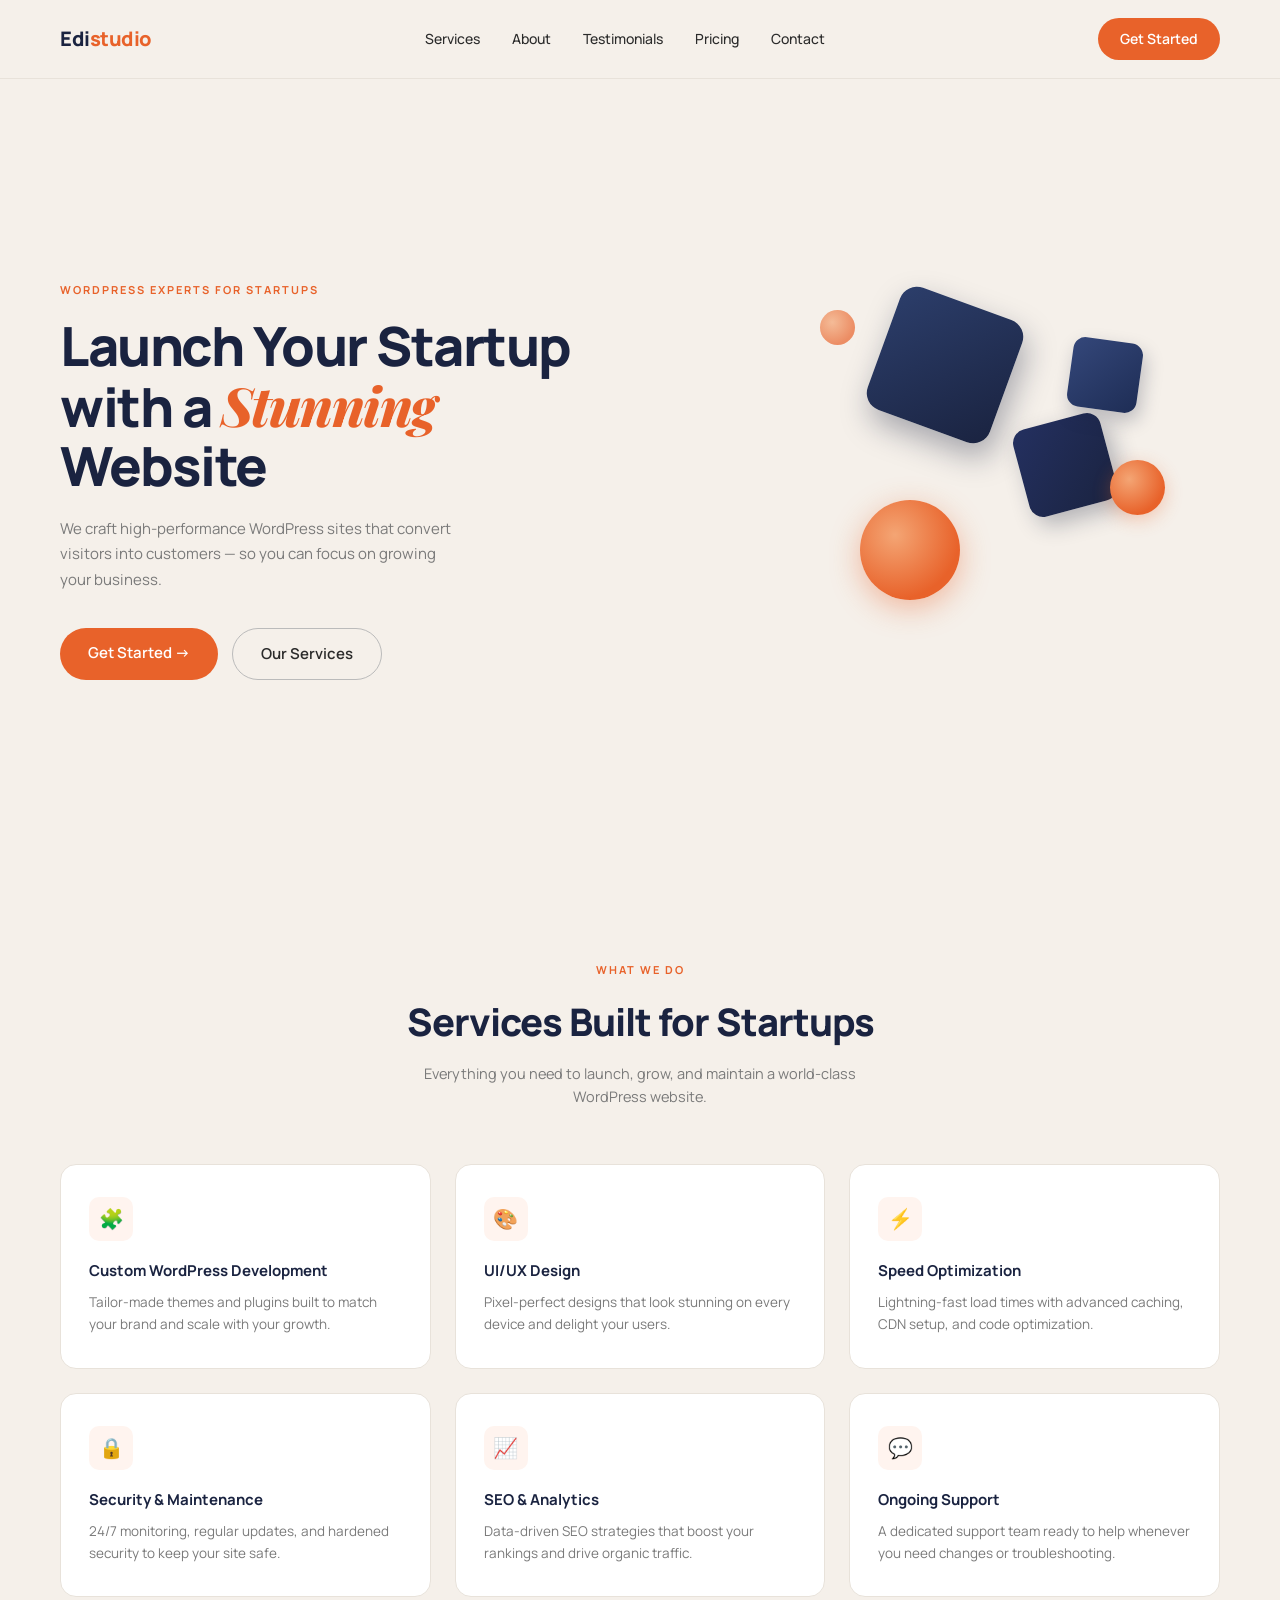
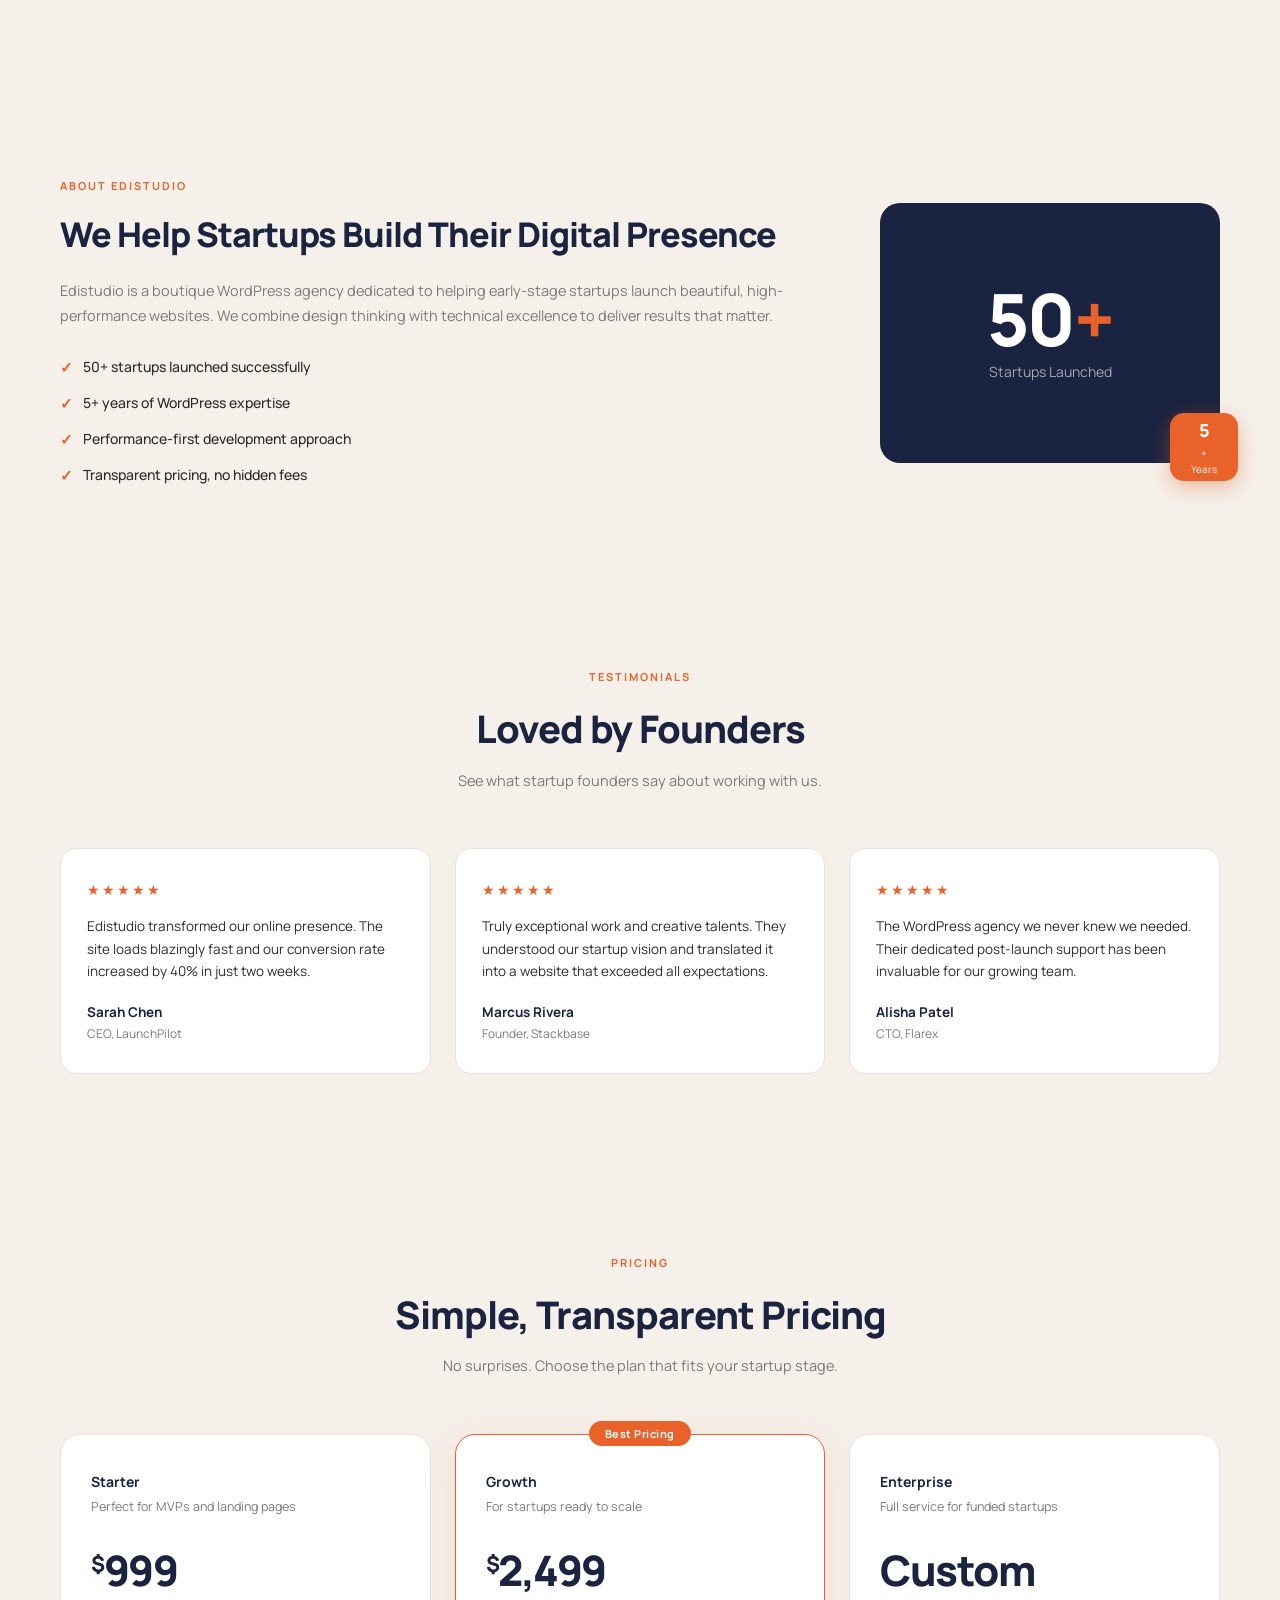
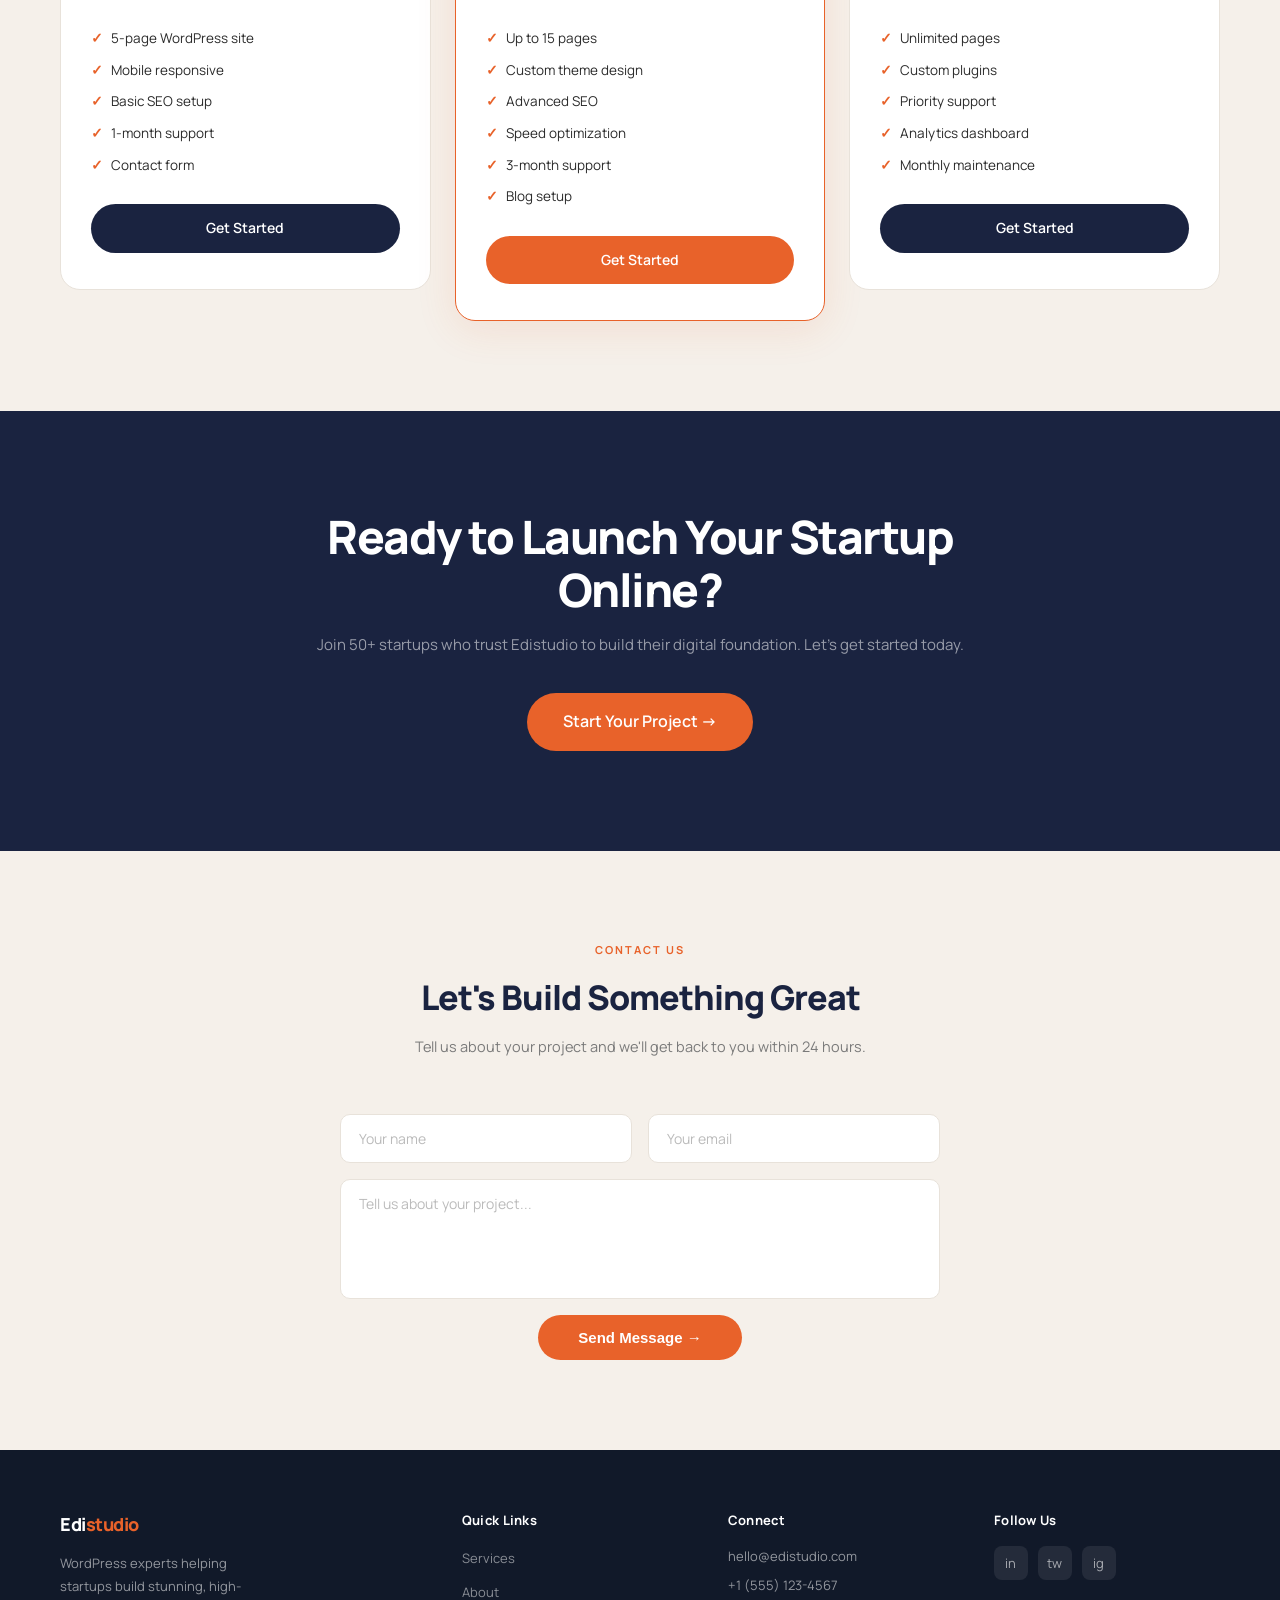
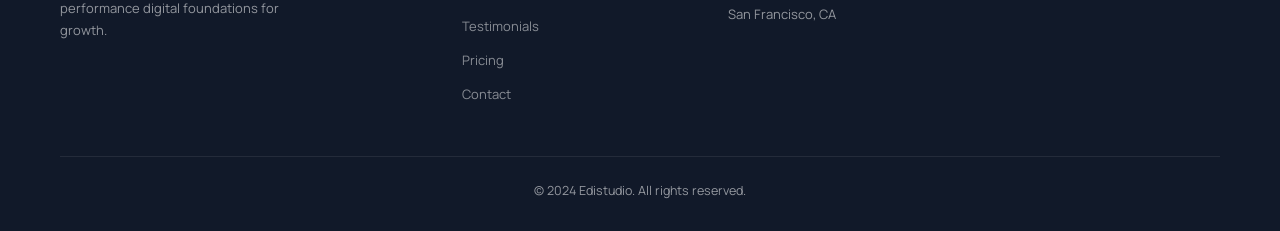
==== index.html @ a500aebc "Rename edistudio.html to index.html" ====
<!DOCTYPE html>
<html lang="en">
<head>
<meta charset="UTF-8" />
<meta name="viewport" content="width=device-width, initial-scale=1.0"/>
<title>Edistudio – WordPress Experts for Startups</title>
<link href="https://fonts.googleapis.com/css2?family=Manrope:wght@400;500;600;700;800&family=Playfair+Display:wght@700&display=swap" rel="stylesheet"/>
<style>
  *, *::before, *::after { box-sizing: border-box; margin: 0; padding: 0; }

  :root {
    --cream: #f5f0ea;
    --navy: #1a2340;
    --orange: #e8622a;
    --orange-light: #f4845f;
    --text: #2b2b2b;
    --muted: #7a7a7a;
    --white: #ffffff;
    --card-bg: #ffffff;
    --border: #e8e2da;
    --font: 'Manrope', sans-serif;
  }

  html { scroll-behavior: smooth; }
  body { font-family: var(--font); background: var(--cream); color: var(--text); font-size: 15px; line-height: 1.6; }

  /* ───────── NAV ───────── */
  nav {
    position: sticky; top: 0; z-index: 100;
    background: var(--cream);
    display: flex; align-items: center; justify-content: space-between;
    padding: 18px 60px;
    border-bottom: 1px solid var(--border);
  }
  .nav-logo { font-size: 20px; font-weight: 800; color: var(--navy); letter-spacing: -0.5px; }
  .nav-logo span { color: var(--orange); }
  .nav-links { display: flex; gap: 32px; list-style: none; }
  .nav-links a { text-decoration: none; color: var(--text); font-size: 14px; font-weight: 500; transition: color .2s; }
  .nav-links a:hover { color: var(--orange); }
  .btn { display: inline-block; padding: 10px 22px; border-radius: 50px; font-size: 14px; font-weight: 600; cursor: pointer; text-decoration: none; transition: all .2s; }
  .btn-orange { background: var(--orange); color: #fff; border: none; }
  .btn-orange:hover { background: #cf5421; }
  .btn-outline { background: transparent; color: var(--text); border: 1.5px solid #bbb; }
  .btn-outline:hover { border-color: var(--orange); color: var(--orange); }
  .btn-navy { background: var(--navy); color: #fff; border: none; }
  .btn-navy:hover { background: #111929; }

  /* ───────── HERO ───────── */
  .hero {
    display: flex; align-items: center; justify-content: space-between;
    padding: 90px 60px 80px;
    min-height: 88vh;
    position: relative; overflow: hidden;
  }
  .hero-left { max-width: 520px; }
  .hero-tag { font-size: 11px; font-weight: 700; letter-spacing: 2px; text-transform: uppercase; color: var(--orange); margin-bottom: 18px; }
  .hero h1 { font-size: 54px; font-weight: 800; line-height: 1.1; color: var(--navy); margin-bottom: 20px; letter-spacing: -1.5px; }
  .hero h1 .highlight { color: var(--orange); font-style: italic; font-family: 'Playfair Display', serif; }
  .hero p { color: var(--muted); font-size: 15px; line-height: 1.7; margin-bottom: 36px; max-width: 400px; }
  .hero-btns { display: flex; gap: 14px; flex-wrap: wrap; }
  .hero-btns .btn-orange { padding: 13px 28px; font-size: 15px; }
  .hero-btns .btn-outline { padding: 13px 28px; font-size: 15px; }

  .hero-right {
    position: relative; width: 420px; height: 400px; flex-shrink: 0;
  }
  /* 3D floating shapes using CSS */
  .shape { position: absolute; border-radius: 12px; }
  .cube1 {
    width: 130px; height: 130px;
    background: linear-gradient(135deg, #2c3e6b 0%, #1a2340 100%);
    top: 20px; left: 80px;
    transform: rotate(20deg);
    box-shadow: 8px 12px 30px rgba(26,35,64,.35);
    border-radius: 18px;
  }
  .cube2 {
    width: 90px; height: 90px;
    background: linear-gradient(135deg, #243060 0%, #1a2340 100%);
    top: 140px; left: 220px;
    transform: rotate(-15deg);
    box-shadow: 6px 10px 22px rgba(26,35,64,.3);
    border-radius: 14px;
  }
  .cube3 {
    width: 70px; height: 70px;
    background: linear-gradient(135deg, #34477a 0%, #1e2d55 100%);
    top: 60px; left: 270px;
    transform: rotate(8deg);
    box-shadow: 4px 8px 18px rgba(26,35,64,.25);
    border-radius: 12px;
  }
  .orb {
    position: absolute; border-radius: 50%;
    background: radial-gradient(circle at 35% 35%, #f4a574, var(--orange) 70%);
  }
  .orb1 { width: 100px; height: 100px; top: 220px; left: 60px; box-shadow: 0 8px 30px rgba(232,98,42,.4); }
  .orb2 { width: 55px; height: 55px; top: 180px; left: 310px; box-shadow: 0 5px 18px rgba(232,98,42,.3); }
  .orb3 { width: 35px; height: 35px; top: 30px; left: 20px; opacity: .7; }

  /* ───────── SECTION COMMON ───────── */
  section { padding: 90px 60px; }
  .section-tag { font-size: 11px; font-weight: 700; letter-spacing: 2px; text-transform: uppercase; color: var(--orange); margin-bottom: 12px; text-align: center; }
  .section-title { font-size: 38px; font-weight: 800; color: var(--navy); text-align: center; letter-spacing: -1px; margin-bottom: 10px; }
  .section-sub { text-align: center; color: var(--muted); font-size: 14.5px; max-width: 500px; margin: 0 auto 56px; }

  /* ───────── SERVICES ───────── */
  .services { background: var(--cream); }
  .services-grid { display: grid; grid-template-columns: repeat(3, 1fr); gap: 24px; }
  .service-card {
    background: var(--white); border-radius: 16px; padding: 32px 28px;
    border: 1px solid var(--border);
    transition: transform .25s, box-shadow .25s;
  }
  .service-card:hover { transform: translateY(-4px); box-shadow: 0 12px 40px rgba(0,0,0,.08); }
  .service-icon {
    width: 44px; height: 44px; border-radius: 10px;
    background: #fff4ef; display: flex; align-items: center; justify-content: center;
    margin-bottom: 18px; font-size: 20px;
  }
  .service-card h3 { font-size: 15px; font-weight: 700; color: var(--navy); margin-bottom: 8px; }
  .service-card p { font-size: 13.5px; color: var(--muted); line-height: 1.65; }

  /* ───────── ABOUT ───────── */
  .about { background: var(--cream); display: flex; align-items: center; gap: 70px; }
  .about-left { flex: 1; }
  .about-left .section-tag, .about-left .section-title { text-align: left; }
  .about-left .section-title { font-size: 34px; margin-bottom: 18px; }
  .about-left p { color: var(--muted); font-size: 14.5px; margin-bottom: 28px; line-height: 1.7; }
  .check-list { list-style: none; display: flex; flex-direction: column; gap: 12px; }
  .check-list li { display: flex; align-items: flex-start; gap: 10px; font-size: 14px; color: var(--text); font-weight: 500; }
  .check-list li::before { content: '✓'; color: var(--orange); font-weight: 800; font-size: 15px; flex-shrink: 0; }
  .about-right { flex-shrink: 0; position: relative; }
  .about-card {
    width: 340px; height: 260px; background: var(--navy); border-radius: 20px;
    display: flex; flex-direction: column; align-items: center; justify-content: center;
    color: #fff;
  }
  .about-card .big-num { font-size: 72px; font-weight: 800; color: #fff; letter-spacing: -2px; line-height: 1; }
  .about-card .big-num span { color: var(--orange); }
  .about-card p { font-size: 14px; color: rgba(255,255,255,.6); margin-top: 6px; }
  .about-badge {
    position: absolute; bottom: -18px; right: -18px;
    width: 68px; height: 68px; background: var(--orange); border-radius: 14px;
    display: flex; flex-direction: column; align-items: center; justify-content: center;
    color: #fff; font-weight: 800; font-size: 18px; box-shadow: 0 6px 20px rgba(232,98,42,.4);
  }
  .about-badge small { font-size: 10px; font-weight: 500; opacity: .85; }

  /* ───────── TESTIMONIALS ───────── */
  .testimonials { background: var(--cream); }
  .testimonials-grid { display: grid; grid-template-columns: repeat(3, 1fr); gap: 24px; }
  .testi-card {
    background: var(--white); border-radius: 16px; padding: 30px 26px;
    border: 1px solid var(--border);
  }
  .stars { color: var(--orange); font-size: 14px; margin-bottom: 14px; letter-spacing: 2px; }
  .testi-card p { font-size: 13.5px; color: var(--text); line-height: 1.65; margin-bottom: 20px; }
  .testi-author { font-weight: 700; font-size: 13.5px; color: var(--navy); }
  .testi-role { font-size: 12px; color: var(--muted); }

  /* ───────── PRICING ───────── */
  .pricing { background: var(--cream); }
  .pricing-grid { display: grid; grid-template-columns: repeat(3, 1fr); gap: 24px; align-items: start; }
  .price-card {
    background: var(--white); border-radius: 20px; padding: 36px 30px;
    border: 1.5px solid var(--border); position: relative;
  }
  .price-card.featured { border-color: var(--orange); box-shadow: 0 8px 40px rgba(232,98,42,.12); }
  .badge-popular {
    position: absolute; top: -14px; left: 50%; transform: translateX(-50%);
    background: var(--orange); color: #fff; font-size: 11px; font-weight: 700;
    padding: 4px 16px; border-radius: 50px; letter-spacing: .5px;
  }
  .price-card h3 { font-size: 14px; font-weight: 700; color: var(--navy); margin-bottom: 4px; }
  .price-card .price-desc { font-size: 12.5px; color: var(--muted); margin-bottom: 20px; }
  .price-amount { font-size: 42px; font-weight: 800; color: var(--navy); letter-spacing: -1.5px; margin-bottom: 24px; }
  .price-amount sup { font-size: 22px; vertical-align: top; margin-top: 10px; display: inline-block; }
  .price-features { list-style: none; display: flex; flex-direction: column; gap: 10px; margin-bottom: 28px; }
  .price-features li { font-size: 13.5px; color: var(--text); display: flex; align-items: center; gap: 8px; }
  .price-features li::before { content: '✓'; color: var(--orange); font-weight: 800; }
  .price-card .btn { width: 100%; text-align: center; padding: 13px; font-size: 14px; }
  .price-card.featured .btn-navy { background: var(--orange); }

  /* ───────── CTA ───────── */
  .cta-section {
    background: var(--navy); text-align: center; padding: 100px 60px;
  }
  .cta-section h2 { font-size: 46px; font-weight: 800; color: #fff; letter-spacing: -1.5px; line-height: 1.15; margin-bottom: 16px; }
  .cta-section p { color: rgba(255,255,255,.55); font-size: 15px; margin-bottom: 36px; }
  .cta-section .btn-orange { padding: 16px 36px; font-size: 16px; }

  /* ───────── CONTACT ───────── */
  .contact { background: var(--cream); }
  .contact .section-title { font-size: 34px; }
  .contact-form { max-width: 600px; margin: 0 auto; display: flex; flex-direction: column; gap: 16px; }
  .form-row { display: grid; grid-template-columns: 1fr 1fr; gap: 16px; }
  .contact-form input, .contact-form textarea {
    width: 100%; padding: 14px 18px; border-radius: 10px;
    border: 1.5px solid var(--border); background: var(--white);
    font-family: var(--font); font-size: 14px; color: var(--text);
    outline: none; transition: border-color .2s;
  }
  .contact-form input:focus, .contact-form textarea:focus { border-color: var(--orange); }
  .contact-form input::placeholder, .contact-form textarea::placeholder { color: #bbb; }
  .contact-form textarea { height: 120px; resize: none; }
  .contact-form .btn-orange { padding: 14px 40px; font-size: 15px; border-radius: 50px; border: none; cursor: pointer; align-self: center; }

  /* ───────── FOOTER ───────── */
  footer {
    background: #111929; color: rgba(255,255,255,.55);
    padding: 60px 60px 30px;
  }
  .footer-grid { display: grid; grid-template-columns: 1.6fr 1fr 1fr 1fr; gap: 40px; margin-bottom: 50px; }
  .footer-brand .nav-logo { font-size: 18px; margin-bottom: 14px; display: block; color: #fff; }
  .footer-brand p { font-size: 13px; line-height: 1.7; max-width: 220px; }
  .footer-col h4 { font-size: 13px; font-weight: 700; color: #fff; margin-bottom: 16px; letter-spacing: .3px; }
  .footer-col ul { list-style: none; display: flex; flex-direction: column; gap: 10px; }
  .footer-col ul li a { text-decoration: none; color: rgba(255,255,255,.5); font-size: 13px; transition: color .2s; }
  .footer-col ul li a:hover { color: var(--orange); }
  .footer-col .contact-info { display: flex; flex-direction: column; gap: 8px; }
  .footer-col .contact-info span { font-size: 13px; }
  .social-links { display: flex; gap: 10px; margin-top: 10px; }
  .social-links a {
    width: 34px; height: 34px; border-radius: 8px;
    background: rgba(255,255,255,.08); display: flex; align-items: center; justify-content: center;
    color: rgba(255,255,255,.6); text-decoration: none; font-size: 13px; transition: all .2s;
  }
  .social-links a:hover { background: var(--orange); color: #fff; }
  .footer-bottom {
    border-top: 1px solid rgba(255,255,255,.08); padding-top: 24px;
    text-align: center; font-size: 12.5px;
  }
</style>
</head>
<body>

<!-- NAV -->
<nav>
  <div class="nav-logo">Edi<span>studio</span></div>
  <ul class="nav-links">
    <li><a href="#">Services</a></li>
    <li><a href="#">About</a></li>
    <li><a href="#">Testimonials</a></li>
    <li><a href="#">Pricing</a></li>
    <li><a href="#">Contact</a></li>
  </ul>
  <a href="#" class="btn btn-orange">Get Started</a>
</nav>

<!-- HERO -->
<section class="hero">
  <div class="hero-left">
    <div class="hero-tag">WordPress Experts for Startups</div>
    <h1>Launch Your Startup<br>with a <span class="highlight">Stunning</span><br>Website</h1>
    <p>We craft high-performance WordPress sites that convert visitors into customers — so you can focus on growing your business.</p>
    <div class="hero-btns">
      <a href="#" class="btn btn-orange">Get Started →</a>
      <a href="#" class="btn btn-outline">Our Services</a>
    </div>
  </div>
  <div class="hero-right">
    <div class="shape cube1"></div>
    <div class="shape cube2"></div>
    <div class="shape cube3"></div>
    <div class="orb orb1"></div>
    <div class="orb orb2"></div>
    <div class="orb orb3"></div>
  </div>
</section>

<!-- SERVICES -->
<section class="services">
  <div class="section-tag">What We Do</div>
  <h2 class="section-title">Services Built for Startups</h2>
  <p class="section-sub">Everything you need to launch, grow, and maintain a world-class WordPress website.</p>
  <div class="services-grid">
    <div class="service-card">
      <div class="service-icon">🧩</div>
      <h3>Custom WordPress Development</h3>
      <p>Tailor-made themes and plugins built to match your brand and scale with your growth.</p>
    </div>
    <div class="service-card">
      <div class="service-icon">🎨</div>
      <h3>UI/UX Design</h3>
      <p>Pixel-perfect designs that look stunning on every device and delight your users.</p>
    </div>
    <div class="service-card">
      <div class="service-icon">⚡</div>
      <h3>Speed Optimization</h3>
      <p>Lightning-fast load times with advanced caching, CDN setup, and code optimization.</p>
    </div>
    <div class="service-card">
      <div class="service-icon">🔒</div>
      <h3>Security & Maintenance</h3>
      <p>24/7 monitoring, regular updates, and hardened security to keep your site safe.</p>
    </div>
    <div class="service-card">
      <div class="service-icon">📈</div>
      <h3>SEO & Analytics</h3>
      <p>Data-driven SEO strategies that boost your rankings and drive organic traffic.</p>
    </div>
    <div class="service-card">
      <div class="service-icon">💬</div>
      <h3>Ongoing Support</h3>
      <p>A dedicated support team ready to help whenever you need changes or troubleshooting.</p>
    </div>
  </div>
</section>

<!-- ABOUT -->
<section class="about">
  <div class="about-left">
    <div class="section-tag">About Edistudio</div>
    <h2 class="section-title">We Help Startups Build Their Digital Presence</h2>
    <p>Edistudio is a boutique WordPress agency dedicated to helping early-stage startups launch beautiful, high-performance websites. We combine design thinking with technical excellence to deliver results that matter.</p>
    <ul class="check-list">
      <li>50+ startups launched successfully</li>
      <li>5+ years of WordPress expertise</li>
      <li>Performance-first development approach</li>
      <li>Transparent pricing, no hidden fees</li>
    </ul>
  </div>
  <div class="about-right">
    <div class="about-card">
      <div class="big-num">50<span>+</span></div>
      <p>Startups Launched</p>
    </div>
    <div class="about-badge">
      5<span style="font-size:10px;font-weight:500;">+</span>
      <small>Years</small>
    </div>
  </div>
</section>

<!-- TESTIMONIALS -->
<section class="testimonials">
  <div class="section-tag">Testimonials</div>
  <h2 class="section-title">Loved by Founders</h2>
  <p class="section-sub">See what startup founders say about working with us.</p>
  <div class="testimonials-grid">
    <div class="testi-card">
      <div class="stars">★★★★★</div>
      <p>Edistudio transformed our online presence. The site loads blazingly fast and our conversion rate increased by 40% in just two weeks.</p>
      <div class="testi-author">Sarah Chen</div>
      <div class="testi-role">CEO, LaunchPilot</div>
    </div>
    <div class="testi-card">
      <div class="stars">★★★★★</div>
      <p>Truly exceptional work and creative talents. They understood our startup vision and translated it into a website that exceeded all expectations.</p>
      <div class="testi-author">Marcus Rivera</div>
      <div class="testi-role">Founder, Stackbase</div>
    </div>
    <div class="testi-card">
      <div class="stars">★★★★★</div>
      <p>The WordPress agency we never knew we needed. Their dedicated post-launch support has been invaluable for our growing team.</p>
      <div class="testi-author">Alisha Patel</div>
      <div class="testi-role">CTO, Flarex</div>
    </div>
  </div>
</section>

<!-- PRICING -->
<section class="pricing">
  <div class="section-tag">Pricing</div>
  <h2 class="section-title">Simple, Transparent Pricing</h2>
  <p class="section-sub">No surprises. Choose the plan that fits your startup stage.</p>
  <div class="pricing-grid">
    <div class="price-card">
      <h3>Starter</h3>
      <div class="price-desc">Perfect for MVPs and landing pages</div>
      <div class="price-amount"><sup>$</sup>999</div>
      <ul class="price-features">
        <li>5-page WordPress site</li>
        <li>Mobile responsive</li>
        <li>Basic SEO setup</li>
        <li>1-month support</li>
        <li>Contact form</li>
      </ul>
      <a href="#" class="btn btn-navy">Get Started</a>
    </div>
    <div class="price-card featured">
      <div class="badge-popular">Best Pricing</div>
      <h3>Growth</h3>
      <div class="price-desc">For startups ready to scale</div>
      <div class="price-amount"><sup>$</sup>2,499</div>
      <ul class="price-features">
        <li>Up to 15 pages</li>
        <li>Custom theme design</li>
        <li>Advanced SEO</li>
        <li>Speed optimization</li>
        <li>3-month support</li>
        <li>Blog setup</li>
      </ul>
      <a href="#" class="btn btn-navy">Get Started</a>
    </div>
    <div class="price-card">
      <h3>Enterprise</h3>
      <div class="price-desc">Full service for funded startups</div>
      <div class="price-amount">Custom</div>
      <ul class="price-features">
        <li>Unlimited pages</li>
        <li>Custom plugins</li>
        <li>Priority support</li>
        <li>Analytics dashboard</li>
        <li>Monthly maintenance</li>
      </ul>
      <a href="#" class="btn btn-navy">Get Started</a>
    </div>
  </div>
</section>

<!-- CTA -->
<section class="cta-section">
  <h2>Ready to Launch Your Startup<br>Online?</h2>
  <p>Join 50+ startups who trust Edistudio to build their digital foundation. Let's get started today.</p>
  <a href="#" class="btn btn-orange">Start Your Project →</a>
</section>

<!-- CONTACT -->
<section class="contact">
  <div class="section-tag">Contact Us</div>
  <h2 class="section-title">Let's Build Something Great</h2>
  <p class="section-sub">Tell us about your project and we'll get back to you within 24 hours.</p>
  <form class="contact-form">
    <div class="form-row">
      <input type="text" placeholder="Your name" />
      <input type="email" placeholder="Your email" />
    </div>
    <textarea placeholder="Tell us about your project..."></textarea>
    <button type="submit" class="btn btn-orange">Send Message →</button>
  </form>
</section>

<!-- FOOTER -->
<footer>
  <div class="footer-grid">
    <div class="footer-brand">
      <span class="nav-logo">Edi<span style="color:var(--orange)">studio</span></span>
      <p>WordPress experts helping startups build stunning, high-performance digital foundations for growth.</p>
    </div>
    <div class="footer-col">
      <h4>Quick Links</h4>
      <ul>
        <li><a href="#">Services</a></li>
        <li><a href="#">About</a></li>
        <li><a href="#">Testimonials</a></li>
        <li><a href="#">Pricing</a></li>
        <li><a href="#">Contact</a></li>
      </ul>
    </div>
    <div class="footer-col">
      <h4>Connect</h4>
      <div class="contact-info">
        <span>hello@edistudio.com</span>
        <span>+1 (555) 123-4567</span>
        <span>San Francisco, CA</span>
      </div>
    </div>
    <div class="footer-col">
      <h4>Follow Us</h4>
      <div class="social-links">
        <a href="#">in</a>
        <a href="#">tw</a>
        <a href="#">ig</a>
      </div>
    </div>
  </div>
  <div class="footer-bottom">
    <p>© 2024 Edistudio. All rights reserved.</p>
  </div>
</footer>

</body>
</html>
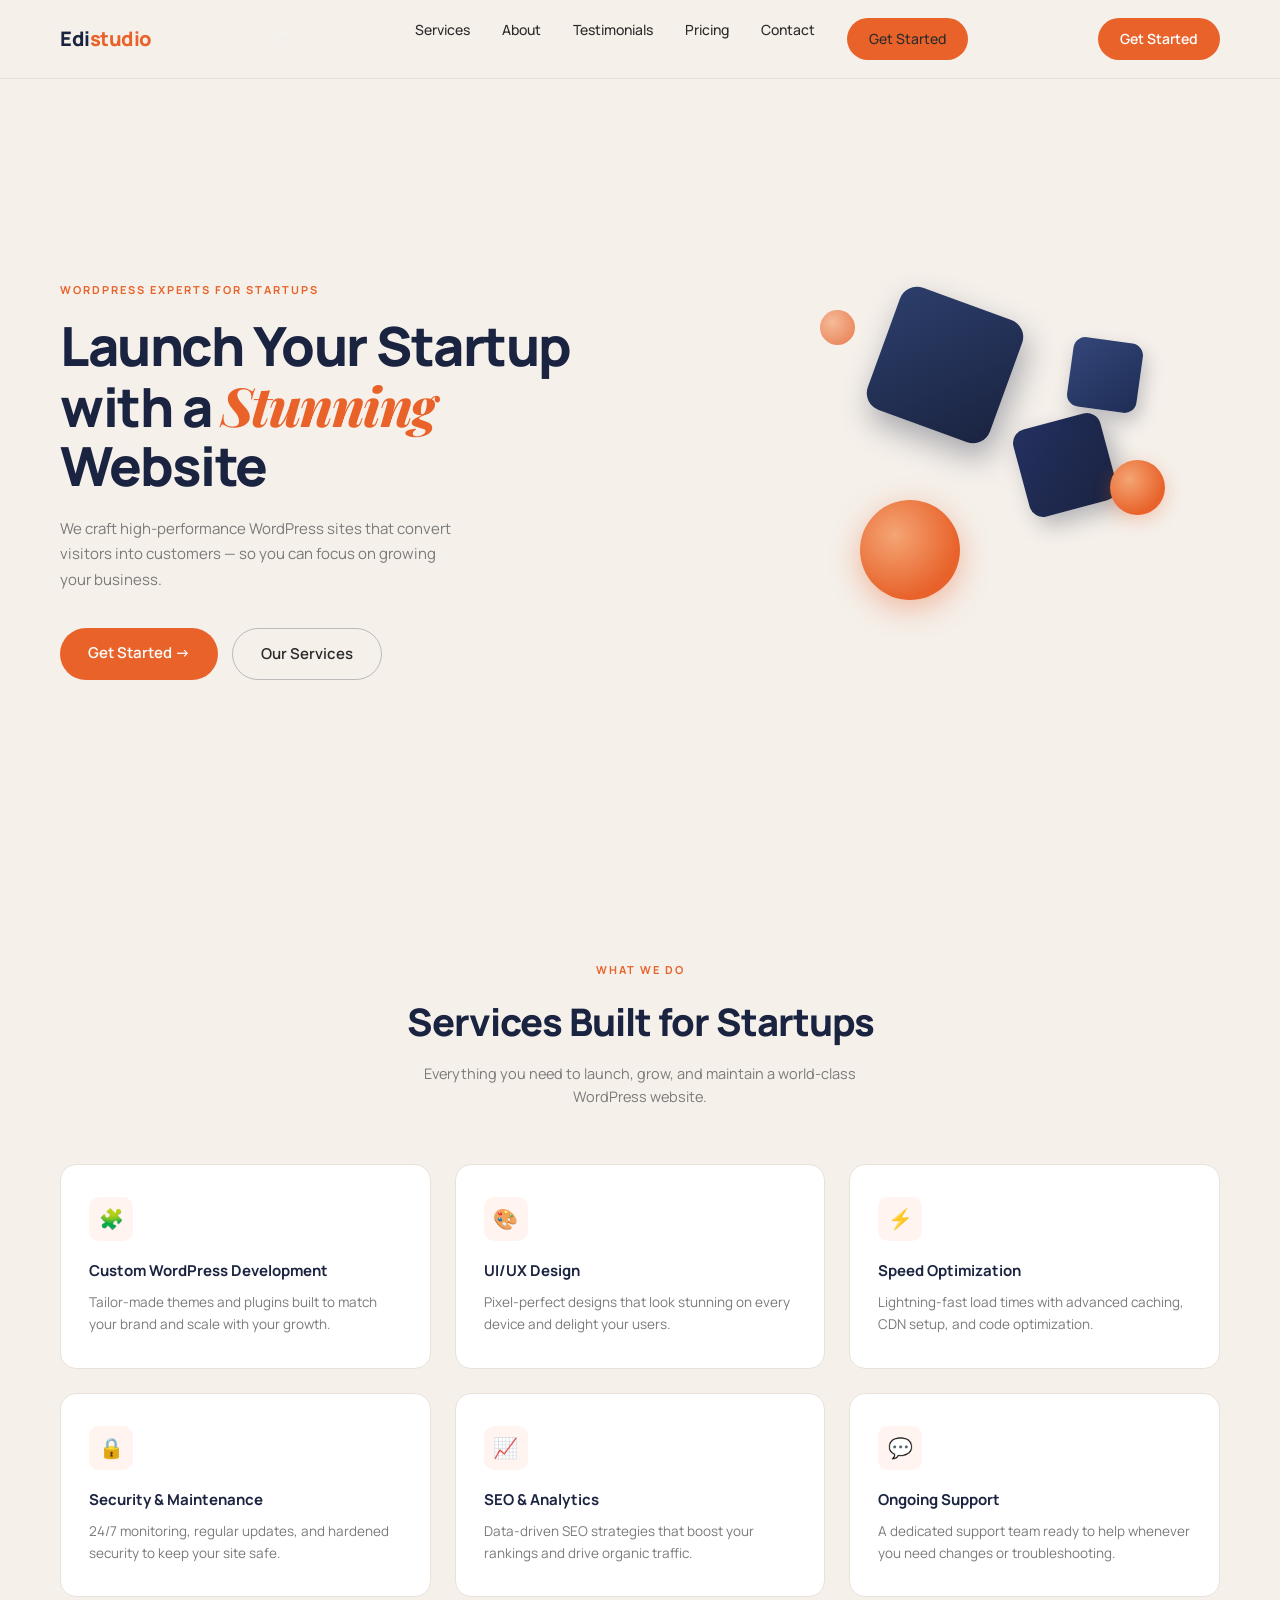
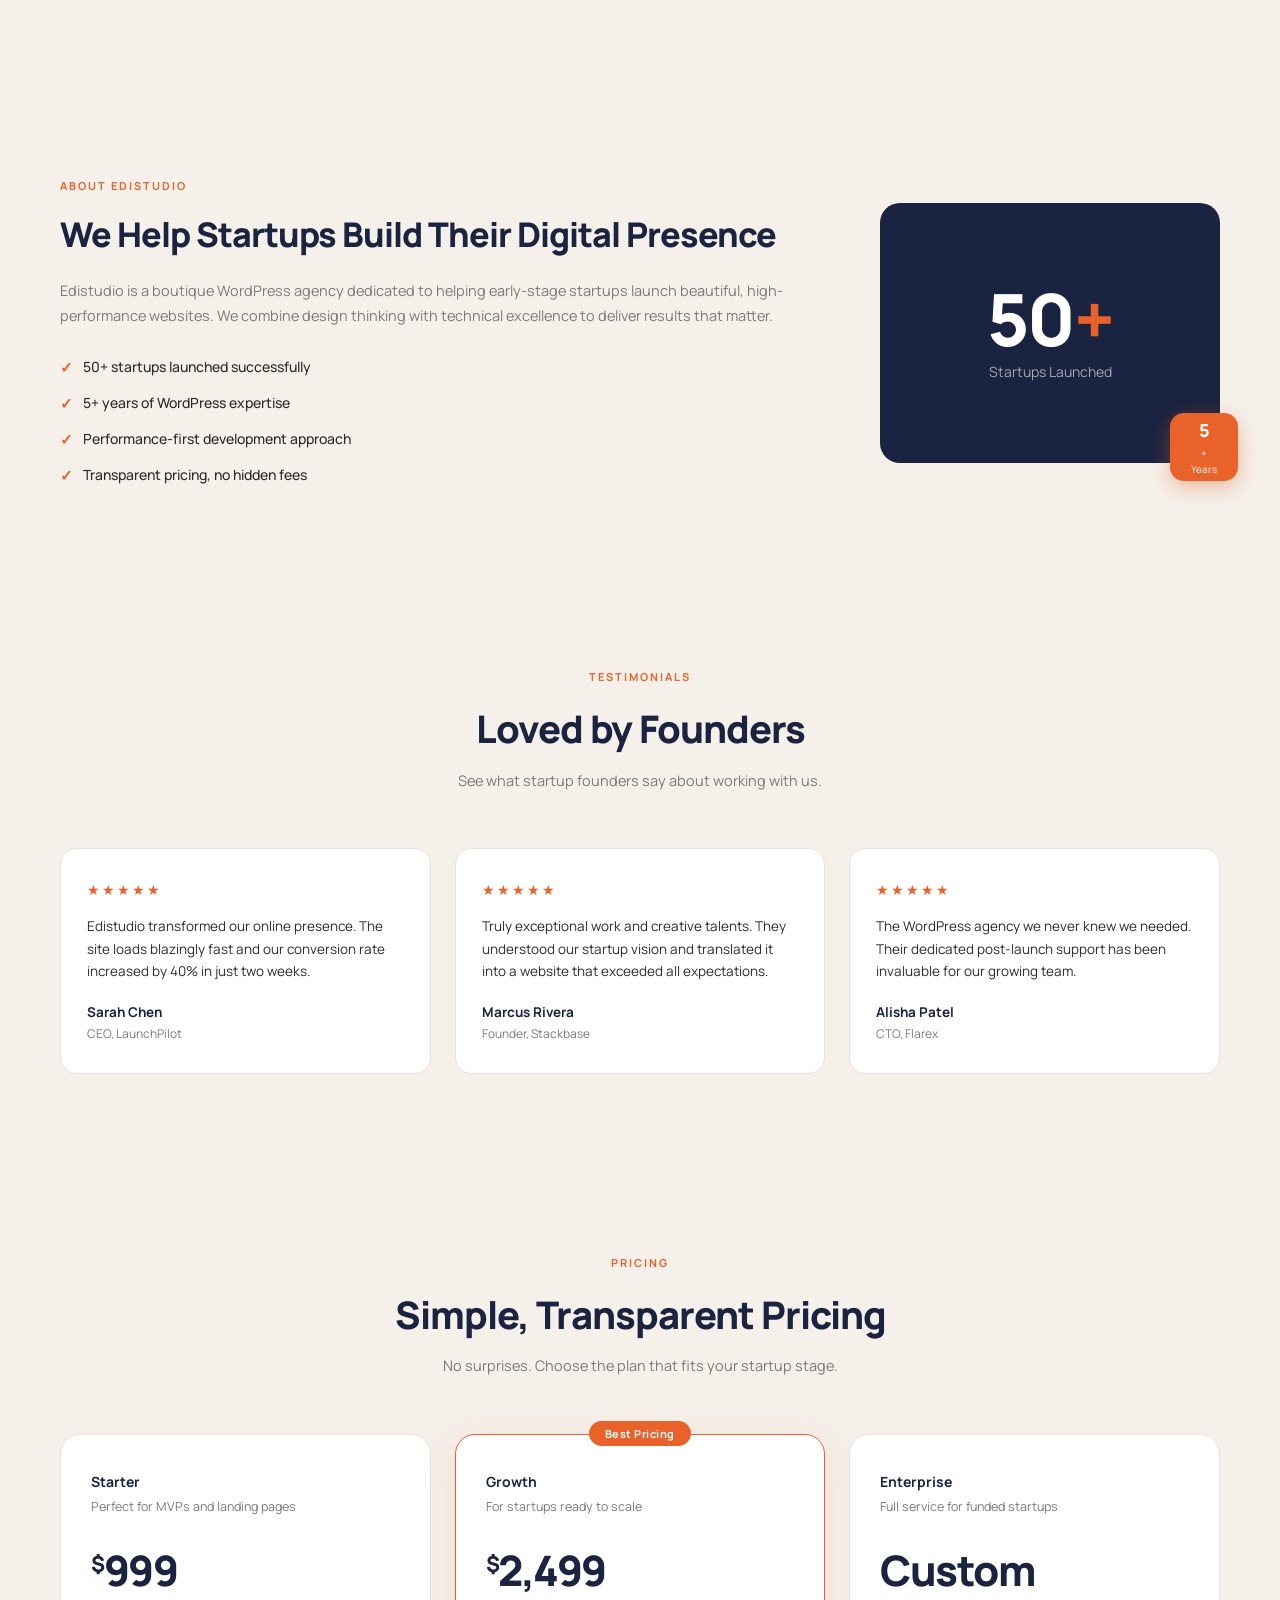
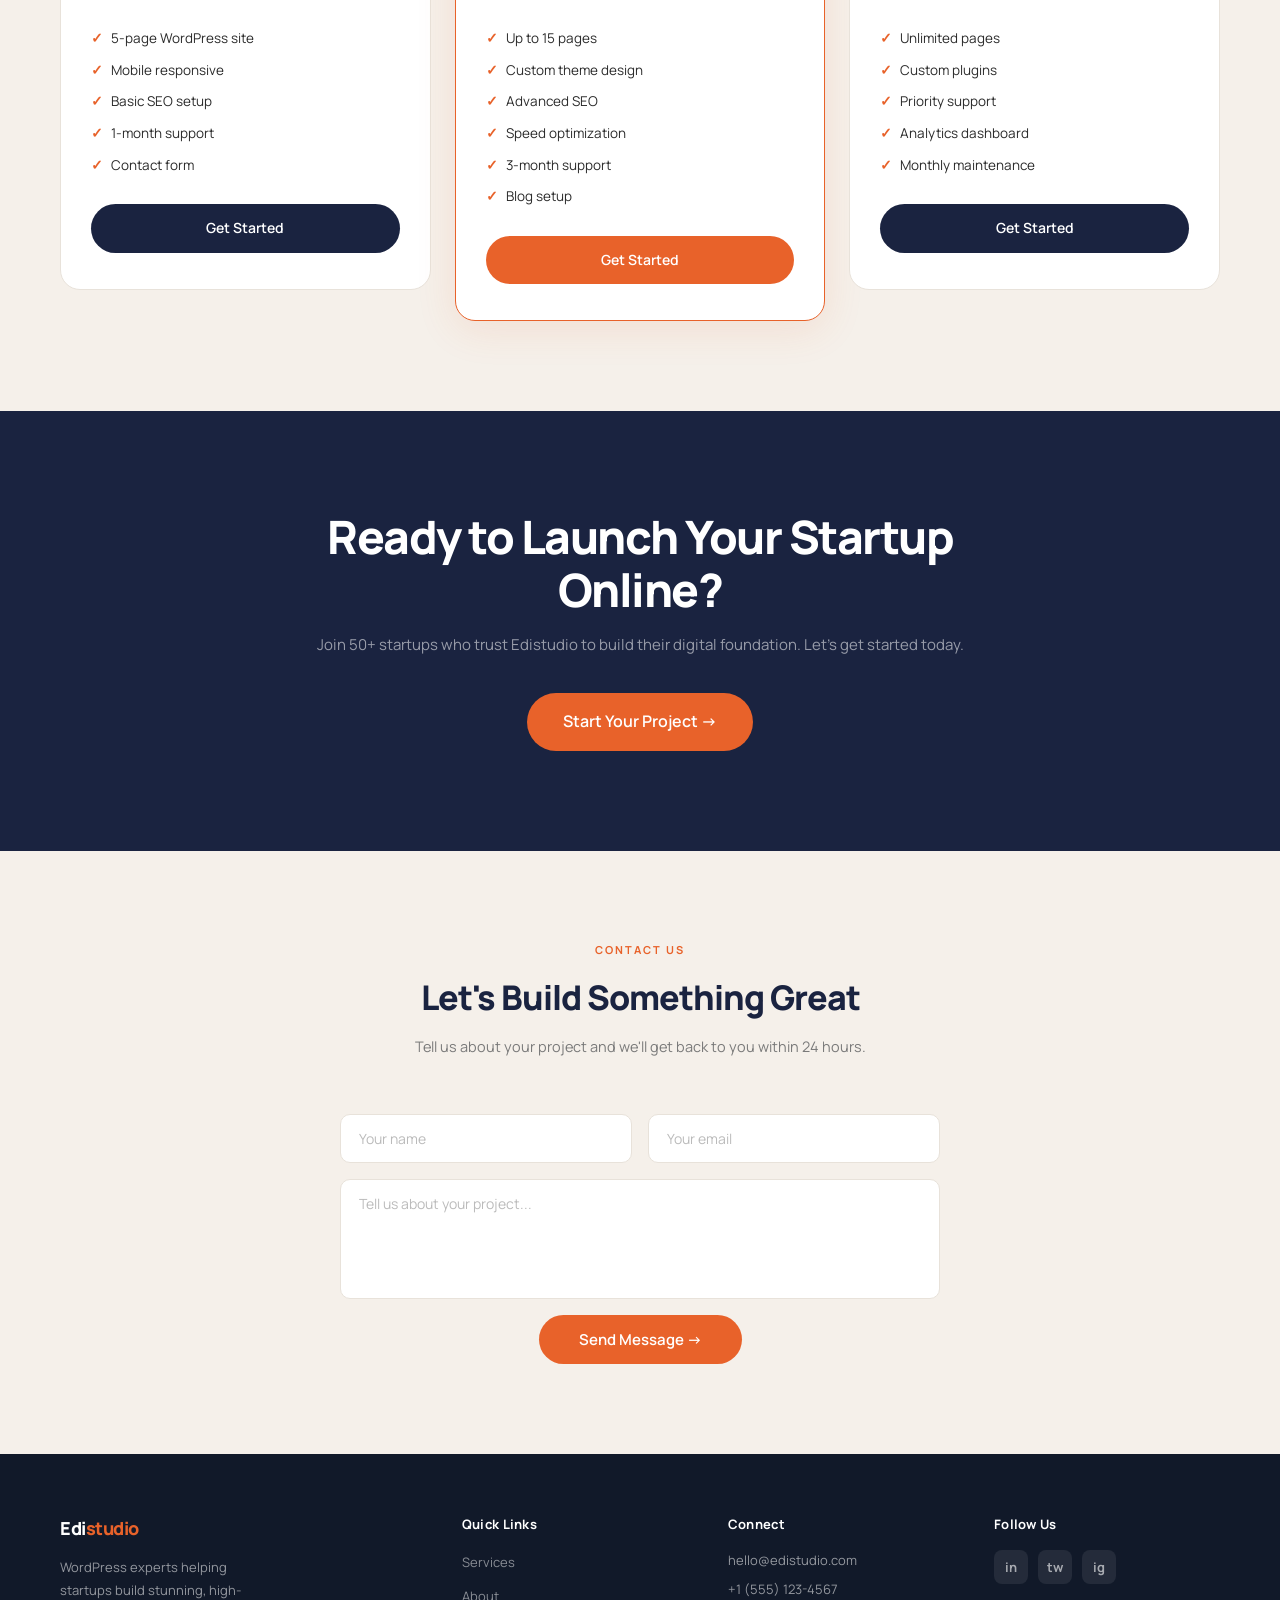
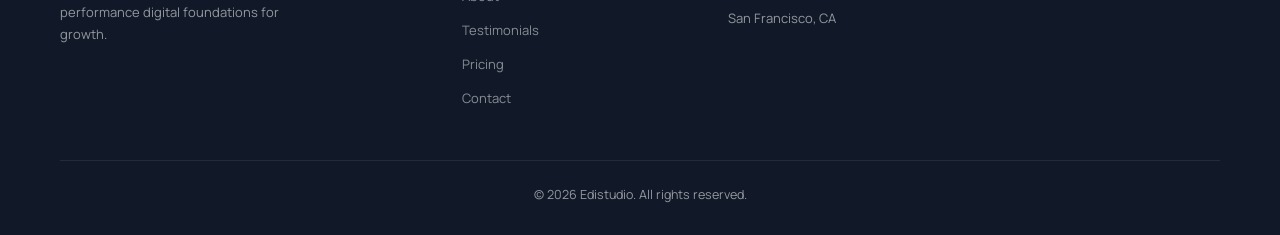
==== commit 19341831: "Update index.html" ====
--- a/index.html
+++ b/index.html
@@ -5,248 +5,32 @@
 <meta name="viewport" content="width=device-width, initial-scale=1.0"/>
 <title>Edistudio – WordPress Experts for Startups</title>
 <link href="https://fonts.googleapis.com/css2?family=Manrope:wght@400;500;600;700;800&family=Playfair+Display:wght@700&display=swap" rel="stylesheet"/>
-<style>
-  *, *::before, *::after { box-sizing: border-box; margin: 0; padding: 0; }
-
-  :root {
-    --cream: #f5f0ea;
-    --navy: #1a2340;
-    --orange: #e8622a;
-    --orange-light: #f4845f;
-    --text: #2b2b2b;
-    --muted: #7a7a7a;
-    --white: #ffffff;
-    --card-bg: #ffffff;
-    --border: #e8e2da;
-    --font: 'Manrope', sans-serif;
-  }
-
-  html { scroll-behavior: smooth; }
-  body { font-family: var(--font); background: var(--cream); color: var(--text); font-size: 15px; line-height: 1.6; }
-
-  /* ───────── NAV ───────── */
-  nav {
-    position: sticky; top: 0; z-index: 100;
-    background: var(--cream);
-    display: flex; align-items: center; justify-content: space-between;
-    padding: 18px 60px;
-    border-bottom: 1px solid var(--border);
-  }
-  .nav-logo { font-size: 20px; font-weight: 800; color: var(--navy); letter-spacing: -0.5px; }
-  .nav-logo span { color: var(--orange); }
-  .nav-links { display: flex; gap: 32px; list-style: none; }
-  .nav-links a { text-decoration: none; color: var(--text); font-size: 14px; font-weight: 500; transition: color .2s; }
-  .nav-links a:hover { color: var(--orange); }
-  .btn { display: inline-block; padding: 10px 22px; border-radius: 50px; font-size: 14px; font-weight: 600; cursor: pointer; text-decoration: none; transition: all .2s; }
-  .btn-orange { background: var(--orange); color: #fff; border: none; }
-  .btn-orange:hover { background: #cf5421; }
-  .btn-outline { background: transparent; color: var(--text); border: 1.5px solid #bbb; }
-  .btn-outline:hover { border-color: var(--orange); color: var(--orange); }
-  .btn-navy { background: var(--navy); color: #fff; border: none; }
-  .btn-navy:hover { background: #111929; }
-
-  /* ───────── HERO ───────── */
-  .hero {
-    display: flex; align-items: center; justify-content: space-between;
-    padding: 90px 60px 80px;
-    min-height: 88vh;
-    position: relative; overflow: hidden;
-  }
-  .hero-left { max-width: 520px; }
-  .hero-tag { font-size: 11px; font-weight: 700; letter-spacing: 2px; text-transform: uppercase; color: var(--orange); margin-bottom: 18px; }
-  .hero h1 { font-size: 54px; font-weight: 800; line-height: 1.1; color: var(--navy); margin-bottom: 20px; letter-spacing: -1.5px; }
-  .hero h1 .highlight { color: var(--orange); font-style: italic; font-family: 'Playfair Display', serif; }
-  .hero p { color: var(--muted); font-size: 15px; line-height: 1.7; margin-bottom: 36px; max-width: 400px; }
-  .hero-btns { display: flex; gap: 14px; flex-wrap: wrap; }
-  .hero-btns .btn-orange { padding: 13px 28px; font-size: 15px; }
-  .hero-btns .btn-outline { padding: 13px 28px; font-size: 15px; }
-
-  .hero-right {
-    position: relative; width: 420px; height: 400px; flex-shrink: 0;
-  }
-  /* 3D floating shapes using CSS */
-  .shape { position: absolute; border-radius: 12px; }
-  .cube1 {
-    width: 130px; height: 130px;
-    background: linear-gradient(135deg, #2c3e6b 0%, #1a2340 100%);
-    top: 20px; left: 80px;
-    transform: rotate(20deg);
-    box-shadow: 8px 12px 30px rgba(26,35,64,.35);
-    border-radius: 18px;
-  }
-  .cube2 {
-    width: 90px; height: 90px;
-    background: linear-gradient(135deg, #243060 0%, #1a2340 100%);
-    top: 140px; left: 220px;
-    transform: rotate(-15deg);
-    box-shadow: 6px 10px 22px rgba(26,35,64,.3);
-    border-radius: 14px;
-  }
-  .cube3 {
-    width: 70px; height: 70px;
-    background: linear-gradient(135deg, #34477a 0%, #1e2d55 100%);
-    top: 60px; left: 270px;
-    transform: rotate(8deg);
-    box-shadow: 4px 8px 18px rgba(26,35,64,.25);
-    border-radius: 12px;
-  }
-  .orb {
-    position: absolute; border-radius: 50%;
-    background: radial-gradient(circle at 35% 35%, #f4a574, var(--orange) 70%);
-  }
-  .orb1 { width: 100px; height: 100px; top: 220px; left: 60px; box-shadow: 0 8px 30px rgba(232,98,42,.4); }
-  .orb2 { width: 55px; height: 55px; top: 180px; left: 310px; box-shadow: 0 5px 18px rgba(232,98,42,.3); }
-  .orb3 { width: 35px; height: 35px; top: 30px; left: 20px; opacity: .7; }
-
-  /* ───────── SECTION COMMON ───────── */
-  section { padding: 90px 60px; }
-  .section-tag { font-size: 11px; font-weight: 700; letter-spacing: 2px; text-transform: uppercase; color: var(--orange); margin-bottom: 12px; text-align: center; }
-  .section-title { font-size: 38px; font-weight: 800; color: var(--navy); text-align: center; letter-spacing: -1px; margin-bottom: 10px; }
-  .section-sub { text-align: center; color: var(--muted); font-size: 14.5px; max-width: 500px; margin: 0 auto 56px; }
-
-  /* ───────── SERVICES ───────── */
-  .services { background: var(--cream); }
-  .services-grid { display: grid; grid-template-columns: repeat(3, 1fr); gap: 24px; }
-  .service-card {
-    background: var(--white); border-radius: 16px; padding: 32px 28px;
-    border: 1px solid var(--border);
-    transition: transform .25s, box-shadow .25s;
-  }
-  .service-card:hover { transform: translateY(-4px); box-shadow: 0 12px 40px rgba(0,0,0,.08); }
-  .service-icon {
-    width: 44px; height: 44px; border-radius: 10px;
-    background: #fff4ef; display: flex; align-items: center; justify-content: center;
-    margin-bottom: 18px; font-size: 20px;
-  }
-  .service-card h3 { font-size: 15px; font-weight: 700; color: var(--navy); margin-bottom: 8px; }
-  .service-card p { font-size: 13.5px; color: var(--muted); line-height: 1.65; }
-
-  /* ───────── ABOUT ───────── */
-  .about { background: var(--cream); display: flex; align-items: center; gap: 70px; }
-  .about-left { flex: 1; }
-  .about-left .section-tag, .about-left .section-title { text-align: left; }
-  .about-left .section-title { font-size: 34px; margin-bottom: 18px; }
-  .about-left p { color: var(--muted); font-size: 14.5px; margin-bottom: 28px; line-height: 1.7; }
-  .check-list { list-style: none; display: flex; flex-direction: column; gap: 12px; }
-  .check-list li { display: flex; align-items: flex-start; gap: 10px; font-size: 14px; color: var(--text); font-weight: 500; }
-  .check-list li::before { content: '✓'; color: var(--orange); font-weight: 800; font-size: 15px; flex-shrink: 0; }
-  .about-right { flex-shrink: 0; position: relative; }
-  .about-card {
-    width: 340px; height: 260px; background: var(--navy); border-radius: 20px;
-    display: flex; flex-direction: column; align-items: center; justify-content: center;
-    color: #fff;
-  }
-  .about-card .big-num { font-size: 72px; font-weight: 800; color: #fff; letter-spacing: -2px; line-height: 1; }
-  .about-card .big-num span { color: var(--orange); }
-  .about-card p { font-size: 14px; color: rgba(255,255,255,.6); margin-top: 6px; }
-  .about-badge {
-    position: absolute; bottom: -18px; right: -18px;
-    width: 68px; height: 68px; background: var(--orange); border-radius: 14px;
-    display: flex; flex-direction: column; align-items: center; justify-content: center;
-    color: #fff; font-weight: 800; font-size: 18px; box-shadow: 0 6px 20px rgba(232,98,42,.4);
-  }
-  .about-badge small { font-size: 10px; font-weight: 500; opacity: .85; }
-
-  /* ───────── TESTIMONIALS ───────── */
-  .testimonials { background: var(--cream); }
-  .testimonials-grid { display: grid; grid-template-columns: repeat(3, 1fr); gap: 24px; }
-  .testi-card {
-    background: var(--white); border-radius: 16px; padding: 30px 26px;
-    border: 1px solid var(--border);
-  }
-  .stars { color: var(--orange); font-size: 14px; margin-bottom: 14px; letter-spacing: 2px; }
-  .testi-card p { font-size: 13.5px; color: var(--text); line-height: 1.65; margin-bottom: 20px; }
-  .testi-author { font-weight: 700; font-size: 13.5px; color: var(--navy); }
-  .testi-role { font-size: 12px; color: var(--muted); }
-
-  /* ───────── PRICING ───────── */
-  .pricing { background: var(--cream); }
-  .pricing-grid { display: grid; grid-template-columns: repeat(3, 1fr); gap: 24px; align-items: start; }
-  .price-card {
-    background: var(--white); border-radius: 20px; padding: 36px 30px;
-    border: 1.5px solid var(--border); position: relative;
-  }
-  .price-card.featured { border-color: var(--orange); box-shadow: 0 8px 40px rgba(232,98,42,.12); }
-  .badge-popular {
-    position: absolute; top: -14px; left: 50%; transform: translateX(-50%);
-    background: var(--orange); color: #fff; font-size: 11px; font-weight: 700;
-    padding: 4px 16px; border-radius: 50px; letter-spacing: .5px;
-  }
-  .price-card h3 { font-size: 14px; font-weight: 700; color: var(--navy); margin-bottom: 4px; }
-  .price-card .price-desc { font-size: 12.5px; color: var(--muted); margin-bottom: 20px; }
-  .price-amount { font-size: 42px; font-weight: 800; color: var(--navy); letter-spacing: -1.5px; margin-bottom: 24px; }
-  .price-amount sup { font-size: 22px; vertical-align: top; margin-top: 10px; display: inline-block; }
-  .price-features { list-style: none; display: flex; flex-direction: column; gap: 10px; margin-bottom: 28px; }
-  .price-features li { font-size: 13.5px; color: var(--text); display: flex; align-items: center; gap: 8px; }
-  .price-features li::before { content: '✓'; color: var(--orange); font-weight: 800; }
-  .price-card .btn { width: 100%; text-align: center; padding: 13px; font-size: 14px; }
-  .price-card.featured .btn-navy { background: var(--orange); }
-
-  /* ───────── CTA ───────── */
-  .cta-section {
-    background: var(--navy); text-align: center; padding: 100px 60px;
-  }
-  .cta-section h2 { font-size: 46px; font-weight: 800; color: #fff; letter-spacing: -1.5px; line-height: 1.15; margin-bottom: 16px; }
-  .cta-section p { color: rgba(255,255,255,.55); font-size: 15px; margin-bottom: 36px; }
-  .cta-section .btn-orange { padding: 16px 36px; font-size: 16px; }
-
-  /* ───────── CONTACT ───────── */
-  .contact { background: var(--cream); }
-  .contact .section-title { font-size: 34px; }
-  .contact-form { max-width: 600px; margin: 0 auto; display: flex; flex-direction: column; gap: 16px; }
-  .form-row { display: grid; grid-template-columns: 1fr 1fr; gap: 16px; }
-  .contact-form input, .contact-form textarea {
-    width: 100%; padding: 14px 18px; border-radius: 10px;
-    border: 1.5px solid var(--border); background: var(--white);
-    font-family: var(--font); font-size: 14px; color: var(--text);
-    outline: none; transition: border-color .2s;
-  }
-  .contact-form input:focus, .contact-form textarea:focus { border-color: var(--orange); }
-  .contact-form input::placeholder, .contact-form textarea::placeholder { color: #bbb; }
-  .contact-form textarea { height: 120px; resize: none; }
-  .contact-form .btn-orange { padding: 14px 40px; font-size: 15px; border-radius: 50px; border: none; cursor: pointer; align-self: center; }
-
-  /* ───────── FOOTER ───────── */
-  footer {
-    background: #111929; color: rgba(255,255,255,.55);
-    padding: 60px 60px 30px;
-  }
-  .footer-grid { display: grid; grid-template-columns: 1.6fr 1fr 1fr 1fr; gap: 40px; margin-bottom: 50px; }
-  .footer-brand .nav-logo { font-size: 18px; margin-bottom: 14px; display: block; color: #fff; }
-  .footer-brand p { font-size: 13px; line-height: 1.7; max-width: 220px; }
-  .footer-col h4 { font-size: 13px; font-weight: 700; color: #fff; margin-bottom: 16px; letter-spacing: .3px; }
-  .footer-col ul { list-style: none; display: flex; flex-direction: column; gap: 10px; }
-  .footer-col ul li a { text-decoration: none; color: rgba(255,255,255,.5); font-size: 13px; transition: color .2s; }
-  .footer-col ul li a:hover { color: var(--orange); }
-  .footer-col .contact-info { display: flex; flex-direction: column; gap: 8px; }
-  .footer-col .contact-info span { font-size: 13px; }
-  .social-links { display: flex; gap: 10px; margin-top: 10px; }
-  .social-links a {
-    width: 34px; height: 34px; border-radius: 8px;
-    background: rgba(255,255,255,.08); display: flex; align-items: center; justify-content: center;
-    color: rgba(255,255,255,.6); text-decoration: none; font-size: 13px; transition: all .2s;
-  }
-  .social-links a:hover { background: var(--orange); color: #fff; }
-  .footer-bottom {
-    border-top: 1px solid rgba(255,255,255,.08); padding-top: 24px;
-    text-align: center; font-size: 12.5px;
-  }
-</style>
+<link rel="stylesheet" href="style.css"/>
 </head>
 <body>
 
 <!-- NAV -->
-<nav>
+<nav id="navbar">
   <div class="nav-logo">Edi<span>studio</span></div>
-  <ul class="nav-links">
-    <li><a href="#">Services</a></li>
-    <li><a href="#">About</a></li>
-    <li><a href="#">Testimonials</a></li>
-    <li><a href="#">Pricing</a></li>
-    <li><a href="#">Contact</a></li>
+
+  <button class="hamburger" id="hamburger" aria-label="Toggle menu">
+    <span></span><span></span><span></span>
+  </button>
+
+  <ul class="nav-links" id="navLinks">
+    <li><a href="#services"      onclick="closeMenu()">Services</a></li>
+    <li><a href="#about"         onclick="closeMenu()">About</a></li>
+    <li><a href="#testimonials"  onclick="closeMenu()">Testimonials</a></li>
+    <li><a href="#pricing"       onclick="closeMenu()">Pricing</a></li>
+    <li><a href="#contact"       onclick="closeMenu()">Contact</a></li>
+    <li class="nav-cta-item">
+      <a href="#contact" class="btn btn-orange" onclick="closeMenu()">Get Started</a>
+    </li>
   </ul>
-  <a href="#" class="btn btn-orange">Get Started</a>
+
+  <a href="#contact" class="btn btn-orange nav-cta-desktop">Get Started</a>
 </nav>
+<div class="nav-overlay" id="navOverlay" onclick="closeMenu()"></div>
 
 <!-- HERO -->
 <section class="hero">
@@ -255,8 +39,8 @@
     <h1>Launch Your Startup<br>with a <span class="highlight">Stunning</span><br>Website</h1>
     <p>We craft high-performance WordPress sites that convert visitors into customers — so you can focus on growing your business.</p>
     <div class="hero-btns">
-      <a href="#" class="btn btn-orange">Get Started →</a>
-      <a href="#" class="btn btn-outline">Our Services</a>
+      <a href="#contact"  class="btn btn-orange">Get Started →</a>
+      <a href="#services" class="btn btn-outline">Our Services</a>
     </div>
   </div>
   <div class="hero-right">
@@ -270,7 +54,7 @@
 </section>
 
 <!-- SERVICES -->
-<section class="services">
+<section class="services" id="services">
   <div class="section-tag">What We Do</div>
   <h2 class="section-title">Services Built for Startups</h2>
   <p class="section-sub">Everything you need to launch, grow, and maintain a world-class WordPress website.</p>
@@ -309,7 +93,7 @@
 </section>
 
 <!-- ABOUT -->
-<section class="about">
+<section class="about" id="about">
   <div class="about-left">
     <div class="section-tag">About Edistudio</div>
     <h2 class="section-title">We Help Startups Build Their Digital Presence</h2>
@@ -334,7 +118,7 @@
 </section>
 
 <!-- TESTIMONIALS -->
-<section class="testimonials">
+<section class="testimonials" id="testimonials">
   <div class="section-tag">Testimonials</div>
   <h2 class="section-title">Loved by Founders</h2>
   <p class="section-sub">See what startup founders say about working with us.</p>
@@ -361,7 +145,7 @@
 </section>
 
 <!-- PRICING -->
-<section class="pricing">
+<section class="pricing" id="pricing">
   <div class="section-tag">Pricing</div>
   <h2 class="section-title">Simple, Transparent Pricing</h2>
   <p class="section-sub">No surprises. Choose the plan that fits your startup stage.</p>
@@ -377,7 +161,7 @@
         <li>1-month support</li>
         <li>Contact form</li>
       </ul>
-      <a href="#" class="btn btn-navy">Get Started</a>
+      <a href="#contact" class="btn btn-navy">Get Started</a>
     </div>
     <div class="price-card featured">
       <div class="badge-popular">Best Pricing</div>
@@ -392,7 +176,7 @@
         <li>3-month support</li>
         <li>Blog setup</li>
       </ul>
-      <a href="#" class="btn btn-navy">Get Started</a>
+      <a href="#contact" class="btn btn-navy">Get Started</a>
     </div>
     <div class="price-card">
       <h3>Enterprise</h3>
@@ -405,29 +189,29 @@
         <li>Analytics dashboard</li>
         <li>Monthly maintenance</li>
       </ul>
-      <a href="#" class="btn btn-navy">Get Started</a>
+      <a href="#contact" class="btn btn-navy">Get Started</a>
     </div>
   </div>
 </section>
 
 <!-- CTA -->
 <section class="cta-section">
-  <h2>Ready to Launch Your Startup<br>Online?</h2>
+  <h2>Ready to Launch Your Startup<br class="hide-mobile"> Online?</h2>
   <p>Join 50+ startups who trust Edistudio to build their digital foundation. Let's get started today.</p>
-  <a href="#" class="btn btn-orange">Start Your Project →</a>
+  <a href="#contact" class="btn btn-orange">Start Your Project →</a>
 </section>
 
 <!-- CONTACT -->
-<section class="contact">
+<section class="contact" id="contact">
   <div class="section-tag">Contact Us</div>
   <h2 class="section-title">Let's Build Something Great</h2>
   <p class="section-sub">Tell us about your project and we'll get back to you within 24 hours.</p>
-  <form class="contact-form">
+  <form class="contact-form" id="contactForm">
     <div class="form-row">
-      <input type="text" placeholder="Your name" />
-      <input type="email" placeholder="Your email" />
-    </div>
-    <textarea placeholder="Tell us about your project..."></textarea>
+      <input type="text"  id="name"    placeholder="Your name" />
+      <input type="email" id="email"   placeholder="Your email" />
+    </div>
+    <textarea id="message" placeholder="Tell us about your project..."></textarea>
     <button type="submit" class="btn btn-orange">Send Message →</button>
   </form>
 </section>
@@ -436,17 +220,17 @@
 <footer>
   <div class="footer-grid">
     <div class="footer-brand">
-      <span class="nav-logo">Edi<span style="color:var(--orange)">studio</span></span>
+      <span class="nav-logo">Edi<span>studio</span></span>
       <p>WordPress experts helping startups build stunning, high-performance digital foundations for growth.</p>
     </div>
     <div class="footer-col">
       <h4>Quick Links</h4>
       <ul>
-        <li><a href="#">Services</a></li>
-        <li><a href="#">About</a></li>
-        <li><a href="#">Testimonials</a></li>
-        <li><a href="#">Pricing</a></li>
-        <li><a href="#">Contact</a></li>
+        <li><a href="#services">Services</a></li>
+        <li><a href="#about">About</a></li>
+        <li><a href="#testimonials">Testimonials</a></li>
+        <li><a href="#pricing">Pricing</a></li>
+        <li><a href="#contact">Contact</a></li>
       </ul>
     </div>
     <div class="footer-col">
@@ -467,9 +251,10 @@
     </div>
   </div>
   <div class="footer-bottom">
-    <p>© 2024 Edistudio. All rights reserved.</p>
+    <p>© 2026 Edistudio. All rights reserved.</p>
   </div>
 </footer>
 
+<script src="script.js"></script>
 </body>
 </html>
--- a/style.css
+++ b/style.css
@@ -0,0 +1,748 @@
+/* ───────── RESET & VARIABLES ───────── */
+*, *::before, *::after {
+  box-sizing: border-box;
+  margin: 0;
+  padding: 0;
+}
+
+:root {
+  --cream: #f5f0ea;
+  --navy: #1a2340;
+  --orange: #e8622a;
+  --orange-light: #f4845f;
+  --text: #2b2b2b;
+  --muted: #7a7a7a;
+  --white: #ffffff;
+  --card-bg: #ffffff;
+  --border: #e8e2da;
+  --font: 'Manrope', sans-serif;
+}
+
+html { scroll-behavior: smooth; }
+
+body {
+  font-family: var(--font);
+  background: var(--cream);
+  color: var(--text);
+  font-size: 15px;
+  line-height: 1.6;
+}
+
+/* ───────── BUTTONS ───────── */
+.btn {
+  display: inline-block;
+  padding: 10px 22px;
+  border-radius: 50px;
+  font-size: 14px;
+  font-weight: 600;
+  cursor: pointer;
+  text-decoration: none;
+  transition: all .2s;
+  font-family: var(--font);
+}
+.btn-orange {
+  background: var(--orange);
+  color: #fff;
+  border: none;
+}
+.btn-orange:hover { background: #cf5421; }
+
+.btn-outline {
+  background: transparent;
+  color: var(--text);
+  border: 1.5px solid #bbb;
+}
+.btn-outline:hover {
+  border-color: var(--orange);
+  color: var(--orange);
+}
+
+.btn-navy {
+  background: var(--navy);
+  color: #fff;
+  border: none;
+}
+.btn-navy:hover { background: #111929; }
+
+/* ───────── NAV ───────── */
+nav {
+  position: sticky;
+  top: 0;
+  z-index: 100;
+  background: var(--cream);
+  display: flex;
+  align-items: center;
+  justify-content: space-between;
+  padding: 18px 60px;
+  border-bottom: 1px solid var(--border);
+}
+
+.nav-logo {
+  font-size: 20px;
+  font-weight: 800;
+  color: var(--navy);
+  letter-spacing: -0.5px;
+  text-decoration: none;
+}
+.nav-logo span { color: var(--orange); }
+
+.nav-links {
+  display: flex;
+  gap: 32px;
+  list-style: none;
+}
+.nav-links a {
+  text-decoration: none;
+  color: var(--text);
+  font-size: 14px;
+  font-weight: 500;
+  transition: color .2s;
+}
+.nav-links a:hover { color: var(--orange); }
+
+/* ───────── HERO ───────── */
+.hero {
+  display: flex;
+  align-items: center;
+  justify-content: space-between;
+  padding: 90px 60px 80px;
+  min-height: 88vh;
+  position: relative;
+  overflow: hidden;
+}
+
+.hero-left { max-width: 520px; }
+
+.hero-tag {
+  font-size: 11px;
+  font-weight: 700;
+  letter-spacing: 2px;
+  text-transform: uppercase;
+  color: var(--orange);
+  margin-bottom: 18px;
+}
+
+.hero h1 {
+  font-size: 54px;
+  font-weight: 800;
+  line-height: 1.1;
+  color: var(--navy);
+  margin-bottom: 20px;
+  letter-spacing: -1.5px;
+}
+.hero h1 .highlight {
+  color: var(--orange);
+  font-style: italic;
+  font-family: 'Playfair Display', serif;
+}
+
+.hero p {
+  color: var(--muted);
+  font-size: 15px;
+  line-height: 1.7;
+  margin-bottom: 36px;
+  max-width: 400px;
+}
+
+.hero-btns {
+  display: flex;
+  gap: 14px;
+  flex-wrap: wrap;
+}
+.hero-btns .btn-orange,
+.hero-btns .btn-outline {
+  padding: 13px 28px;
+  font-size: 15px;
+}
+
+/* Hero shapes */
+.hero-right {
+  position: relative;
+  width: 420px;
+  height: 400px;
+  flex-shrink: 0;
+}
+
+.shape {
+  position: absolute;
+  border-radius: 12px;
+}
+
+.cube1 {
+  width: 130px; height: 130px;
+  background: linear-gradient(135deg, #2c3e6b 0%, #1a2340 100%);
+  top: 20px; left: 80px;
+  transform: rotate(20deg);
+  box-shadow: 8px 12px 30px rgba(26,35,64,.35);
+  border-radius: 18px;
+  animation: float1 4s ease-in-out infinite;
+}
+
+.cube2 {
+  width: 90px; height: 90px;
+  background: linear-gradient(135deg, #243060 0%, #1a2340 100%);
+  top: 140px; left: 220px;
+  transform: rotate(-15deg);
+  box-shadow: 6px 10px 22px rgba(26,35,64,.3);
+  border-radius: 14px;
+  animation: float2 5s ease-in-out infinite;
+}
+
+.cube3 {
+  width: 70px; height: 70px;
+  background: linear-gradient(135deg, #34477a 0%, #1e2d55 100%);
+  top: 60px; left: 270px;
+  transform: rotate(8deg);
+  box-shadow: 4px 8px 18px rgba(26,35,64,.25);
+  border-radius: 12px;
+  animation: float3 6s ease-in-out infinite;
+}
+
+.orb {
+  position: absolute;
+  border-radius: 50%;
+  background: radial-gradient(circle at 35% 35%, #f4a574, var(--orange) 70%);
+}
+
+.orb1 {
+  width: 100px; height: 100px;
+  top: 220px; left: 60px;
+  box-shadow: 0 8px 30px rgba(232,98,42,.4);
+  animation: float2 4.5s ease-in-out infinite;
+}
+.orb2 {
+  width: 55px; height: 55px;
+  top: 180px; left: 310px;
+  box-shadow: 0 5px 18px rgba(232,98,42,.3);
+  animation: float1 5.5s ease-in-out infinite;
+}
+.orb3 {
+  width: 35px; height: 35px;
+  top: 30px; left: 20px;
+  opacity: .7;
+  animation: float3 3.5s ease-in-out infinite;
+}
+
+@keyframes float1 {
+  0%, 100% { transform: rotate(20deg) translateY(0); }
+  50% { transform: rotate(20deg) translateY(-14px); }
+}
+@keyframes float2 {
+  0%, 100% { transform: rotate(-15deg) translateY(0); }
+  50% { transform: rotate(-15deg) translateY(-10px); }
+}
+@keyframes float3 {
+  0%, 100% { transform: rotate(8deg) translateY(0); }
+  50% { transform: rotate(8deg) translateY(-18px); }
+}
+
+/* ───────── SECTION COMMON ───────── */
+section { padding: 90px 60px; }
+
+.section-tag {
+  font-size: 11px;
+  font-weight: 700;
+  letter-spacing: 2px;
+  text-transform: uppercase;
+  color: var(--orange);
+  margin-bottom: 12px;
+  text-align: center;
+}
+
+.section-title {
+  font-size: 38px;
+  font-weight: 800;
+  color: var(--navy);
+  text-align: center;
+  letter-spacing: -1px;
+  margin-bottom: 10px;
+}
+
+.section-sub {
+  text-align: center;
+  color: var(--muted);
+  font-size: 14.5px;
+  max-width: 500px;
+  margin: 0 auto 56px;
+}
+
+/* ───────── SERVICES ───────── */
+.services { background: var(--cream); }
+
+.services-grid {
+  display: grid;
+  grid-template-columns: repeat(3, 1fr);
+  gap: 24px;
+}
+
+.service-card {
+  background: var(--white);
+  border-radius: 16px;
+  padding: 32px 28px;
+  border: 1px solid var(--border);
+  transition: transform .25s, box-shadow .25s;
+}
+.service-card:hover {
+  transform: translateY(-4px);
+  box-shadow: 0 12px 40px rgba(0,0,0,.08);
+}
+
+.service-icon {
+  width: 44px; height: 44px;
+  border-radius: 10px;
+  background: #fff4ef;
+  display: flex;
+  align-items: center;
+  justify-content: center;
+  margin-bottom: 18px;
+  font-size: 20px;
+}
+
+.service-card h3 {
+  font-size: 15px;
+  font-weight: 700;
+  color: var(--navy);
+  margin-bottom: 8px;
+}
+.service-card p {
+  font-size: 13.5px;
+  color: var(--muted);
+  line-height: 1.65;
+}
+
+/* ───────── ABOUT ───────── */
+.about {
+  background: var(--cream);
+  display: flex;
+  align-items: center;
+  gap: 70px;
+}
+
+.about-left { flex: 1; }
+.about-left .section-tag,
+.about-left .section-title { text-align: left; }
+.about-left .section-title {
+  font-size: 34px;
+  margin-bottom: 18px;
+}
+.about-left p {
+  color: var(--muted);
+  font-size: 14.5px;
+  margin-bottom: 28px;
+  line-height: 1.7;
+}
+
+.check-list {
+  list-style: none;
+  display: flex;
+  flex-direction: column;
+  gap: 12px;
+}
+.check-list li {
+  display: flex;
+  align-items: flex-start;
+  gap: 10px;
+  font-size: 14px;
+  color: var(--text);
+  font-weight: 500;
+}
+.check-list li::before {
+  content: '✓';
+  color: var(--orange);
+  font-weight: 800;
+  font-size: 15px;
+  flex-shrink: 0;
+}
+
+.about-right {
+  flex-shrink: 0;
+  position: relative;
+}
+
+.about-card {
+  width: 340px; height: 260px;
+  background: var(--navy);
+  border-radius: 20px;
+  display: flex;
+  flex-direction: column;
+  align-items: center;
+  justify-content: center;
+  color: #fff;
+}
+.about-card .big-num {
+  font-size: 72px;
+  font-weight: 800;
+  color: #fff;
+  letter-spacing: -2px;
+  line-height: 1;
+}
+.about-card .big-num span { color: var(--orange); }
+.about-card p {
+  font-size: 14px;
+  color: rgba(255,255,255,.6);
+  margin-top: 6px;
+}
+
+.about-badge {
+  position: absolute;
+  bottom: -18px; right: -18px;
+  width: 68px; height: 68px;
+  background: var(--orange);
+  border-radius: 14px;
+  display: flex;
+  flex-direction: column;
+  align-items: center;
+  justify-content: center;
+  color: #fff;
+  font-weight: 800;
+  font-size: 18px;
+  box-shadow: 0 6px 20px rgba(232,98,42,.4);
+}
+.about-badge small {
+  font-size: 10px;
+  font-weight: 500;
+  opacity: .85;
+}
+
+/* ───────── TESTIMONIALS ───────── */
+.testimonials { background: var(--cream); }
+
+.testimonials-grid {
+  display: grid;
+  grid-template-columns: repeat(3, 1fr);
+  gap: 24px;
+}
+
+.testi-card {
+  background: var(--white);
+  border-radius: 16px;
+  padding: 30px 26px;
+  border: 1px solid var(--border);
+}
+
+.stars {
+  color: var(--orange);
+  font-size: 14px;
+  margin-bottom: 14px;
+  letter-spacing: 2px;
+}
+
+.testi-card p {
+  font-size: 13.5px;
+  color: var(--text);
+  line-height: 1.65;
+  margin-bottom: 20px;
+}
+.testi-author {
+  font-weight: 700;
+  font-size: 13.5px;
+  color: var(--navy);
+}
+.testi-role {
+  font-size: 12px;
+  color: var(--muted);
+}
+
+/* ───────── PRICING ───────── */
+.pricing { background: var(--cream); }
+
+.pricing-grid {
+  display: grid;
+  grid-template-columns: repeat(3, 1fr);
+  gap: 24px;
+  align-items: start;
+}
+
+.price-card {
+  background: var(--white);
+  border-radius: 20px;
+  padding: 36px 30px;
+  border: 1.5px solid var(--border);
+  position: relative;
+}
+.price-card.featured {
+  border-color: var(--orange);
+  box-shadow: 0 8px 40px rgba(232,98,42,.12);
+}
+
+.badge-popular {
+  position: absolute;
+  top: -14px; left: 50%;
+  transform: translateX(-50%);
+  background: var(--orange);
+  color: #fff;
+  font-size: 11px;
+  font-weight: 700;
+  padding: 4px 16px;
+  border-radius: 50px;
+  letter-spacing: .5px;
+}
+
+.price-card h3 {
+  font-size: 14px;
+  font-weight: 700;
+  color: var(--navy);
+  margin-bottom: 4px;
+}
+.price-desc {
+  font-size: 12.5px;
+  color: var(--muted);
+  margin-bottom: 20px;
+}
+.price-amount {
+  font-size: 42px;
+  font-weight: 800;
+  color: var(--navy);
+  letter-spacing: -1.5px;
+  margin-bottom: 24px;
+}
+.price-amount sup {
+  font-size: 22px;
+  vertical-align: top;
+  margin-top: 10px;
+  display: inline-block;
+}
+
+.price-features {
+  list-style: none;
+  display: flex;
+  flex-direction: column;
+  gap: 10px;
+  margin-bottom: 28px;
+}
+.price-features li {
+  font-size: 13.5px;
+  color: var(--text);
+  display: flex;
+  align-items: center;
+  gap: 8px;
+}
+.price-features li::before {
+  content: '✓';
+  color: var(--orange);
+  font-weight: 800;
+}
+
+.price-card .btn {
+  width: 100%;
+  text-align: center;
+  padding: 13px;
+  font-size: 14px;
+}
+.price-card.featured .btn-navy { background: var(--orange); }
+
+/* ───────── CTA ───────── */
+.cta-section {
+  background: var(--navy);
+  text-align: center;
+  padding: 100px 60px;
+}
+.cta-section h2 {
+  font-size: 46px;
+  font-weight: 800;
+  color: #fff;
+  letter-spacing: -1.5px;
+  line-height: 1.15;
+  margin-bottom: 16px;
+}
+.cta-section p {
+  color: rgba(255,255,255,.55);
+  font-size: 15px;
+  margin-bottom: 36px;
+}
+.cta-section .btn-orange {
+  padding: 16px 36px;
+  font-size: 16px;
+}
+
+/* ───────── CONTACT ───────── */
+.contact { background: var(--cream); }
+.contact .section-title { font-size: 34px; }
+
+.contact-form {
+  max-width: 600px;
+  margin: 0 auto;
+  display: flex;
+  flex-direction: column;
+  gap: 16px;
+}
+
+.form-row {
+  display: grid;
+  grid-template-columns: 1fr 1fr;
+  gap: 16px;
+}
+
+.contact-form input,
+.contact-form textarea {
+  width: 100%;
+  padding: 14px 18px;
+  border-radius: 10px;
+  border: 1.5px solid var(--border);
+  background: var(--white);
+  font-family: var(--font);
+  font-size: 14px;
+  color: var(--text);
+  outline: none;
+  transition: border-color .2s;
+}
+.contact-form input:focus,
+.contact-form textarea:focus { border-color: var(--orange); }
+.contact-form input::placeholder,
+.contact-form textarea::placeholder { color: #bbb; }
+.contact-form textarea {
+  height: 120px;
+  resize: none;
+}
+.contact-form .btn-orange {
+  padding: 14px 40px;
+  font-size: 15px;
+  border-radius: 50px;
+  border: none;
+  cursor: pointer;
+  align-self: center;
+}
+
+/* ───────── TOAST NOTIFICATION ───────── */
+.toast {
+  position: fixed;
+  bottom: 30px; right: 30px;
+  background: var(--navy);
+  color: #fff;
+  padding: 14px 24px;
+  border-radius: 12px;
+  font-size: 14px;
+  font-weight: 600;
+  box-shadow: 0 8px 30px rgba(0,0,0,.2);
+  transform: translateY(100px);
+  opacity: 0;
+  transition: all .4s ease;
+  z-index: 999;
+}
+.toast.show {
+  transform: translateY(0);
+  opacity: 1;
+}
+
+/* ───────── FOOTER ───────── */
+footer {
+  background: #111929;
+  color: rgba(255,255,255,.55);
+  padding: 60px 60px 30px;
+}
+
+.footer-grid {
+  display: grid;
+  grid-template-columns: 1.6fr 1fr 1fr 1fr;
+  gap: 40px;
+  margin-bottom: 50px;
+}
+
+.footer-brand .nav-logo {
+  font-size: 18px;
+  margin-bottom: 14px;
+  display: block;
+  color: #fff;
+}
+.footer-brand p {
+  font-size: 13px;
+  line-height: 1.7;
+  max-width: 220px;
+}
+
+.footer-col h4 {
+  font-size: 13px;
+  font-weight: 700;
+  color: #fff;
+  margin-bottom: 16px;
+  letter-spacing: .3px;
+}
+.footer-col ul {
+  list-style: none;
+  display: flex;
+  flex-direction: column;
+  gap: 10px;
+}
+.footer-col ul li a {
+  text-decoration: none;
+  color: rgba(255,255,255,.5);
+  font-size: 13px;
+  transition: color .2s;
+}
+.footer-col ul li a:hover { color: var(--orange); }
+
+.contact-info {
+  display: flex;
+  flex-direction: column;
+  gap: 8px;
+}
+.contact-info span { font-size: 13px; }
+
+.social-links {
+  display: flex;
+  gap: 10px;
+  margin-top: 10px;
+}
+.social-links a {
+  width: 34px; height: 34px;
+  border-radius: 8px;
+  background: rgba(255,255,255,.08);
+  display: flex;
+  align-items: center;
+  justify-content: center;
+  color: rgba(255,255,255,.6);
+  text-decoration: none;
+  font-size: 13px;
+  transition: all .2s;
+  font-weight: 700;
+}
+.social-links a:hover {
+  background: var(--orange);
+  color: #fff;
+}
+
+.footer-bottom {
+  border-top: 1px solid rgba(255,255,255,.08);
+  padding-top: 24px;
+  text-align: center;
+  font-size: 12.5px;
+}
+
+/* ───────── SCROLL REVEAL ───────── */
+.reveal {
+  opacity: 0;
+  transform: translateY(30px);
+  transition: opacity .6s ease, transform .6s ease;
+}
+.reveal.visible {
+  opacity: 1;
+  transform: translateY(0);
+}
+
+/* ───────── RESPONSIVE ───────── */
+@media (max-width: 1024px) {
+  nav { padding: 16px 30px; }
+  .hero { padding: 60px 30px; }
+  section { padding: 70px 30px; }
+  .services-grid { grid-template-columns: repeat(2, 1fr); }
+  .about { flex-direction: column; gap: 40px; }
+  .about-card { width: 100%; }
+  footer { padding: 50px 30px 24px; }
+  .footer-grid { grid-template-columns: 1fr 1fr; }
+}
+
+@media (max-width: 768px) {
+  nav { padding: 14px 20px; }
+  .nav-links { display: none; }
+  .hero { flex-direction: column; padding: 50px 20px; min-height: auto; gap: 50px; }
+  .hero-right { width: 100%; height: 260px; }
+  .hero h1 { font-size: 36px; }
+  section { padding: 60px 20px; }
+  .services-grid,
+  .testimonials-grid,
+  .pricing-grid { grid-template-columns: 1fr; }
+  .form-row { grid-template-columns: 1fr; }
+  .footer-grid { grid-template-columns: 1fr; }
+  .cta-section h2 { font-size: 30px; }
+  .section-title { font-size: 28px; }
+}
